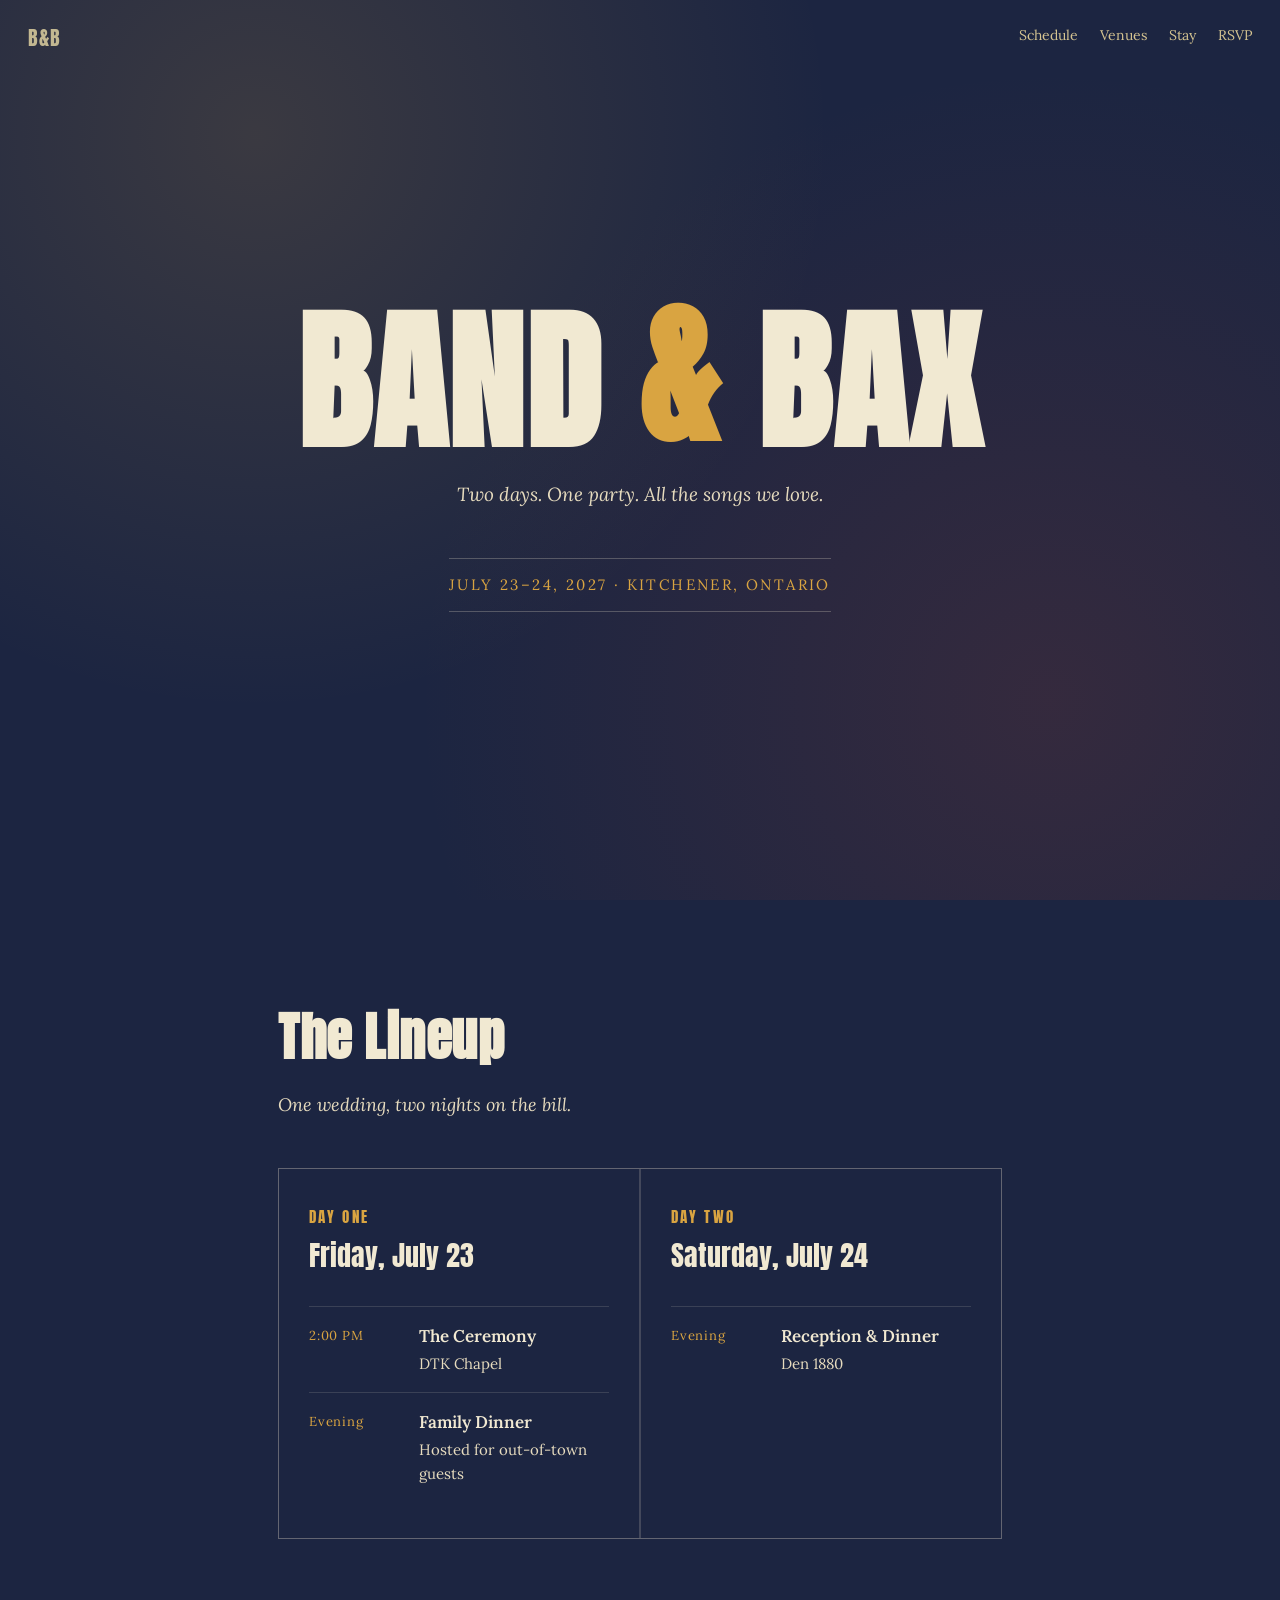
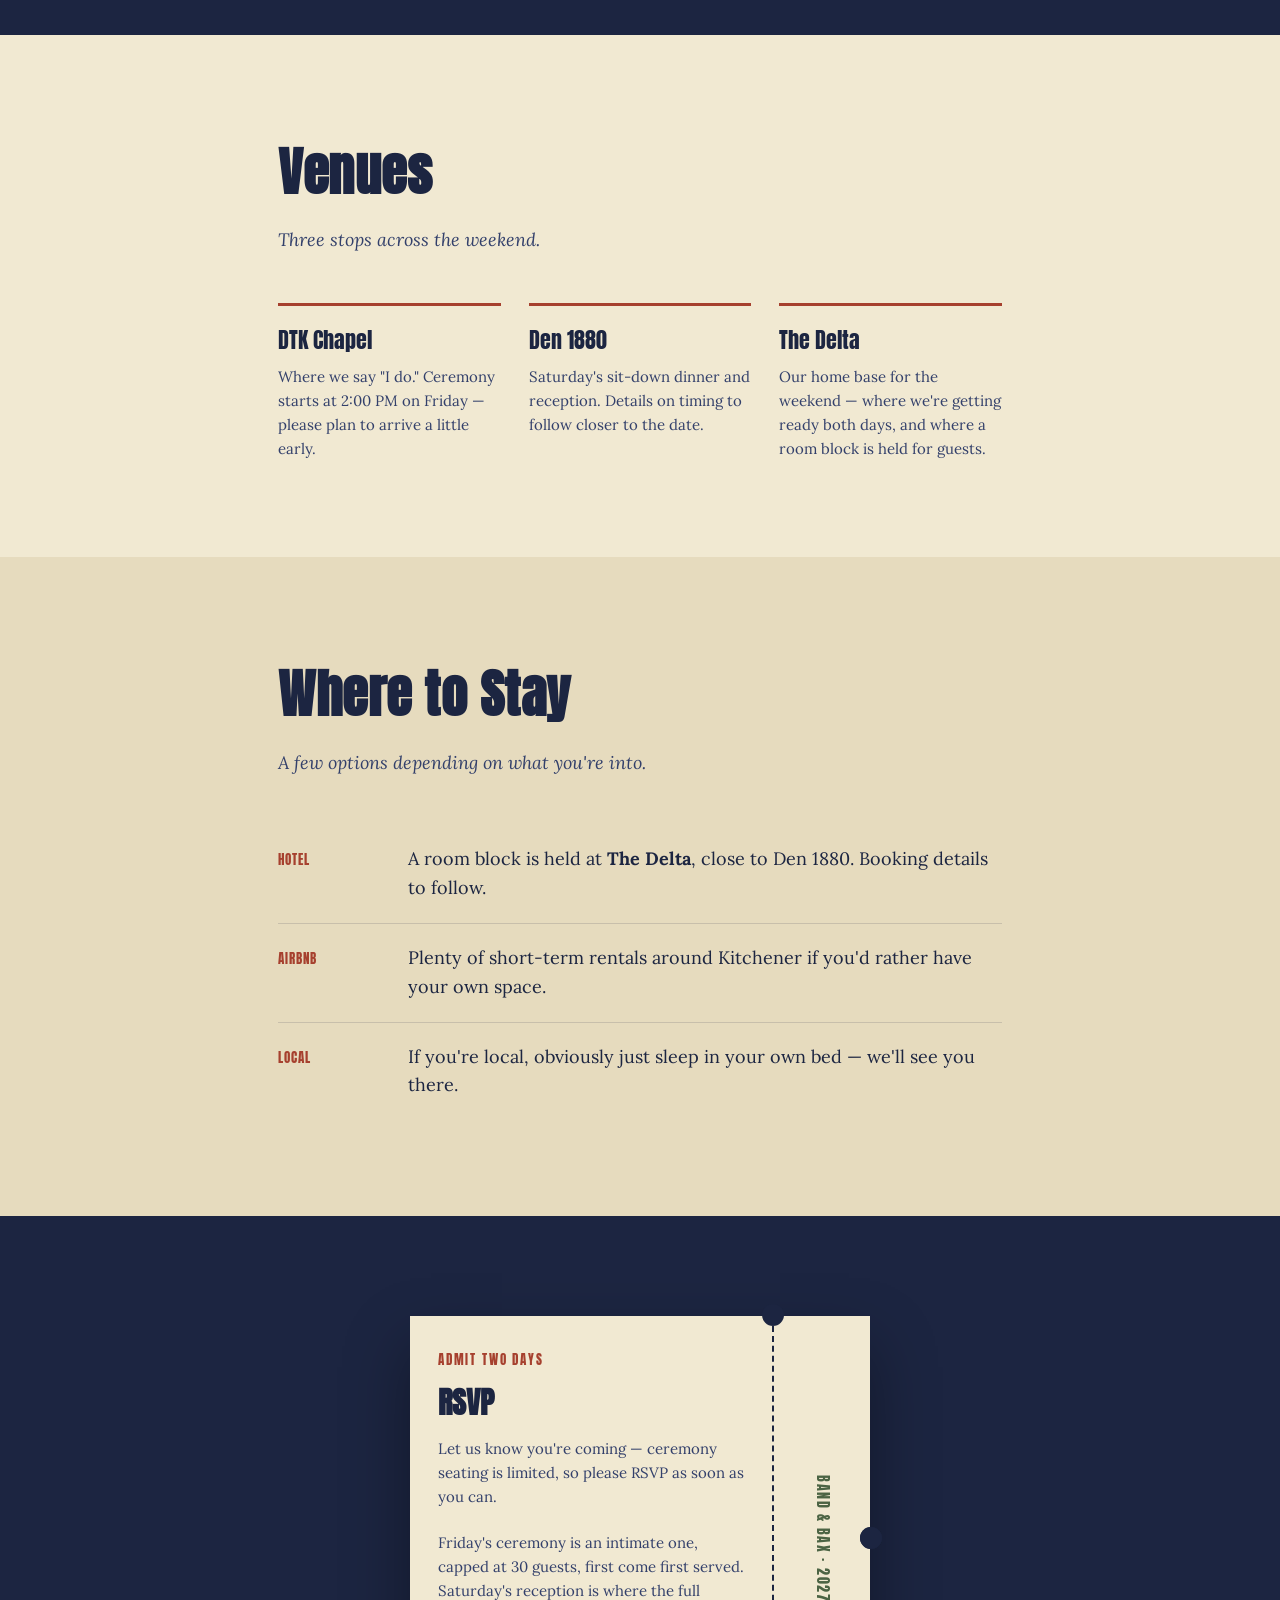
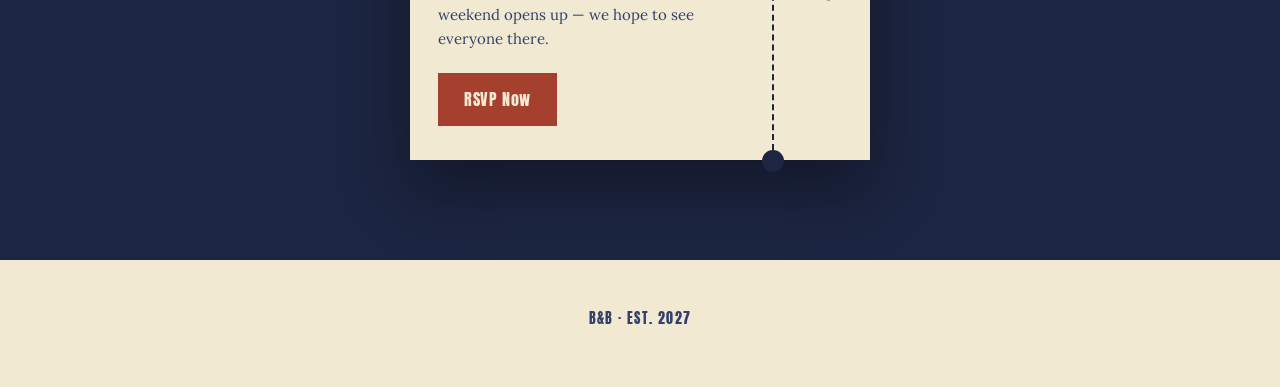
==== index.html @ ca6b0bff "Add files via upload" ====
<!doctype html>
<html lang="en">
<head>
<meta charset="utf-8">
<meta name="viewport" content="width=device-width, initial-scale=1">
<title>Band &amp; Bax — July 23–24, 2027</title>
<meta name="description" content="Join Tracey Band and Mike Bax for a two-day, music-themed wedding weekend in Kitchener, Ontario. July 23–24, 2027.">
<link rel="preconnect" href="https://fonts.googleapis.com">
<link rel="preconnect" href="https://fonts.gstatic.com" crossorigin>
<link href="https://fonts.googleapis.com/css2?family=Anton&family=Lora:ital,wght@0,400;0,600;1,400&display=swap" rel="stylesheet">
<link rel="stylesheet" href="style.css">
</head>
<body>

<div class="mark">B&amp;B</div>
<nav class="jump">
  <a href="#lineup">Schedule</a>
  <a href="#venues">Venues</a>
  <a href="#stay">Stay</a>
  <a href="#rsvp">RSVP</a>
</nav>

<header class="hero">
  <h1 class="hero-names">BAND <span class="hero-amp">&amp;</span> BAX</h1>
  <p class="hero-tag">Two days. One party. All the songs we love.</p>
  <p class="hero-dates">July 23–24, 2027 · Kitchener, Ontario</p>
</header>

<section class="lineup" id="lineup">
  <div class="wrap">
    <h2 class="section-head">The Lineup</h2>
    <p class="section-sub">One wedding, two nights on the bill.</p>

    <div class="bill-grid">
      <div class="bill-day">
        <div class="bill-day-label">DAY ONE</div>
        <div class="bill-day-date">Friday, July 23</div>

        <div class="bill-slot">
          <div class="bill-time">2:00 PM</div>
          <div class="bill-what">
            <strong>The Ceremony</strong>
            <span>DTK Chapel</span>
          </div>
        </div>
        <div class="bill-slot">
          <div class="bill-time">Evening</div>
          <div class="bill-what">
            <strong>Family Dinner</strong>
            <span>Hosted for out-of-town guests</span>
          </div>
        </div>
      </div>

      <div class="bill-day">
        <div class="bill-day-label">DAY TWO</div>
        <div class="bill-day-date">Saturday, July 24</div>

        <div class="bill-slot">
          <div class="bill-time">Evening</div>
          <div class="bill-what">
            <strong>Reception &amp; Dinner</strong>
            <span>Den 1880</span>
          </div>
        </div>
      </div>
    </div>
  </div>
</section>

<section id="venues">
  <div class="wrap">
    <h2 class="section-head">Venues</h2>
    <p class="section-sub">Three stops across the weekend.</p>

    <div class="venues-grid">
      <div class="venue-card">
        <h3>DTK Chapel</h3>
        <p>Where we say "I do." Ceremony starts at 2:00 PM on Friday — please plan to arrive a little early.</p>
      </div>
      <div class="venue-card">
        <h3>Den 1880</h3>
        <p>Saturday's sit-down dinner and reception. Details on timing to follow closer to the date.</p>
      </div>
      <div class="venue-card">
        <h3>The Delta</h3>
        <p>Our home base for the weekend — where we're getting ready both days, and where a room block is held for guests.</p>
      </div>
    </div>
  </div>
</section>

<section class="stay" id="stay">
  <div class="wrap">
    <h2 class="section-head">Where to Stay</h2>
    <p class="section-sub">A few options depending on what you're into.</p>

    <ul class="stay-list">
      <li>
        <div class="stay-tag">HOTEL</div>
        <div>A room block is held at <strong>The Delta</strong>, close to Den 1880. Booking details to follow.</div>
      </li>
      <li>
        <div class="stay-tag">AIRBNB</div>
        <div>Plenty of short-term rentals around Kitchener if you'd rather have your own space.</div>
      </li>
      <li>
        <div class="stay-tag">LOCAL</div>
        <div>If you're local, obviously just sleep in your own bed — we'll see you there.</div>
      </li>
    </ul>
  </div>
</section>

<section class="rsvp" id="rsvp">
  <div class="ticket">
    <div class="ticket-main">
      <div class="ticket-eyebrow">ADMIT TWO DAYS</div>
      <h2 class="ticket-title">RSVP</h2>
      <p class="ticket-note">Let us know you're coming — ceremony seating is limited, so please RSVP as soon as you can.</p>
      <p class="ticket-note">Friday's ceremony is an intimate one, capped at 30 guests, first come first served. Saturday's reception is where the full weekend opens up — we hope to see everyone there.</p>
      <a class="ticket-btn" href="#" target="_blank" rel="noopener">RSVP Now</a>
    </div>
    <div class="ticket-stub"><span>BAND &amp; BAX · 2027</span></div>
  </div>
</section>

<footer>B&amp;B · EST. 2027</footer>

</body>
</html>
---- style.css ----
/* ==========================================================================
   Band & Bax — a two-day music-themed wedding festival
   Design: festival-poster system. Night indigo + warm paper, gold + rust
   accents, condensed display type over a warm serif body.
   ========================================================================== */

:root {
  --ink: #1C2541;
  --paper: #F1E9D2;
  --paper-dim: #E6DBBE;
  --gold: #D9A441;
  --rust: #A6402E;
  --forest: #4C6444;
  --ink-soft: #33406b;

  --display: 'Anton', 'Arial Narrow', sans-serif;
  --body: 'Lora', Georgia, serif;

  --max: 780px;
}

* { box-sizing: border-box; }

html {
  scroll-behavior: smooth;
}

body {
  margin: 0;
  background: var(--paper);
  color: var(--ink);
  font-family: var(--body);
  font-size: 18px;
  line-height: 1.6;
  -webkit-font-smoothing: antialiased;
}

img { max-width: 100%; display: block; }

a { color: inherit; }

.wrap {
  max-width: var(--max);
  margin: 0 auto;
  padding: 0 28px;
}

/* ---------- Top mark ---------- */

.mark {
  position: fixed;
  top: 22px;
  left: 28px;
  font-family: var(--display);
  font-size: 20px;
  letter-spacing: 0.04em;
  color: var(--paper);
  z-index: 20;
  mix-blend-mode: difference;
}

nav.jump {
  position: fixed;
  top: 24px;
  right: 28px;
  z-index: 20;
  display: flex;
  gap: 22px;
  font-family: var(--body);
  font-size: 14px;
  mix-blend-mode: difference;
}

nav.jump a {
  color: var(--paper);
  text-decoration: none;
  border-bottom: 1px solid transparent;
  padding-bottom: 2px;
  transition: border-color 0.2s ease;
}

nav.jump a:hover { border-color: var(--paper); }

@media (max-width: 640px) {
  nav.jump { display: none; }
}

/* ---------- Hero ---------- */

.hero {
  min-height: 100vh;
  background: var(--ink);
  color: var(--paper);
  display: flex;
  flex-direction: column;
  align-items: center;
  justify-content: center;
  text-align: center;
  padding: 120px 24px 80px;
  position: relative;
  overflow: hidden;
}

.hero::before {
  content: "";
  position: absolute;
  inset: 0;
  background:
    radial-gradient(circle at 20% 15%, rgba(217,164,65,0.16), transparent 45%),
    radial-gradient(circle at 82% 78%, rgba(166,64,46,0.18), transparent 50%);
  pointer-events: none;
}

.hero-names {
  font-family: var(--display);
  font-size: clamp(64px, 15vw, 152px);
  line-height: 0.92;
  letter-spacing: 0.01em;
  color: var(--paper);
  margin: 0;
  position: relative;
}

.hero-amp {
  color: var(--gold);
  display: inline-block;
  transform: translateY(-0.04em);
}

.hero-tag {
  font-family: var(--body);
  font-style: italic;
  font-size: 19px;
  color: var(--paper-dim);
  margin: 26px 0 34px;
  max-width: 420px;
  position: relative;
}

.hero-dates {
  font-family: var(--body);
  font-size: 15px;
  letter-spacing: 0.16em;
  text-transform: uppercase;
  color: var(--gold);
  border-top: 1px solid rgba(241,233,212,0.25);
  border-bottom: 1px solid rgba(241,233,212,0.25);
  padding: 14px 0;
  position: relative;
}

/* ---------- Section shell ---------- */

section {
  padding: 96px 0;
}

.section-head {
  font-family: var(--display);
  font-size: clamp(34px, 6vw, 52px);
  letter-spacing: 0.01em;
  margin: 0 0 12px;
  color: var(--ink);
}

.section-sub {
  font-style: italic;
  color: var(--ink-soft);
  margin: 0 0 48px;
  max-width: 480px;
}

/* ---------- Lineup (schedule) ---------- */

.lineup {
  background: var(--ink);
  color: var(--paper);
}

.lineup .section-head,
.lineup .section-sub { color: var(--paper); }
.lineup .section-sub { color: var(--paper-dim); }

.bill-grid {
  display: grid;
  grid-template-columns: 1fr 1fr;
  gap: 2px;
  background: rgba(241,233,212,0.18);
  border: 1px solid rgba(241,233,212,0.18);
}

@media (max-width: 640px) {
  .bill-grid { grid-template-columns: 1fr; }
}

.bill-day {
  background: var(--ink);
  padding: 36px 30px;
}

.bill-day-label {
  font-family: var(--display);
  font-size: 15px;
  letter-spacing: 0.14em;
  color: var(--gold);
  margin-bottom: 4px;
}

.bill-day-date {
  font-family: var(--display);
  font-size: 28px;
  margin-bottom: 28px;
}

.bill-slot {
  display: flex;
  gap: 18px;
  padding: 16px 0;
  border-top: 1px solid rgba(241,233,212,0.14);
}

.bill-slot:first-of-type { border-top: none; }

.bill-time {
  font-family: var(--body);
  font-size: 13px;
  letter-spacing: 0.06em;
  color: var(--gold);
  white-space: nowrap;
  padding-top: 3px;
  min-width: 92px;
}

.bill-what strong {
  display: block;
  font-family: var(--body);
  font-weight: 600;
  font-size: 17px;
}

.bill-what span {
  display: block;
  font-size: 15px;
  color: var(--paper-dim);
  margin-top: 2px;
}

/* ---------- Venues ---------- */

.venues-grid {
  display: grid;
  grid-template-columns: repeat(3, 1fr);
  gap: 28px;
}

@media (max-width: 720px) {
  .venues-grid { grid-template-columns: 1fr; }
}

.venue-card {
  border-top: 3px solid var(--rust);
  padding-top: 16px;
}

.venue-card h3 {
  font-family: var(--display);
  font-size: 22px;
  font-weight: normal;
  margin: 0 0 8px;
}

.venue-card p {
  font-size: 15px;
  color: var(--ink-soft);
  margin: 0;
}

/* ---------- Stay ---------- */

.stay {
  background: var(--paper-dim);
}

.stay-list {
  list-style: none;
  margin: 0;
  padding: 0;
}

.stay-list li {
  padding: 20px 0;
  border-bottom: 1px solid rgba(28,37,65,0.15);
  display: flex;
  gap: 20px;
  align-items: baseline;
}

.stay-list li:last-child { border-bottom: none; }

.stay-tag {
  font-family: var(--display);
  font-size: 13px;
  letter-spacing: 0.08em;
  color: var(--rust);
  min-width: 110px;
}

/* ---------- RSVP ticket ---------- */

.rsvp {
  display: flex;
  justify-content: center;
  padding: 100px 24px;
  background: var(--ink);
}

.ticket {
  background: var(--paper);
  color: var(--ink);
  width: 100%;
  max-width: 460px;
  display: flex;
  position: relative;
  box-shadow: 0 30px 60px rgba(0,0,0,0.35);
}

.ticket-main {
  flex: 1;
  padding: 34px 28px;
  border-right: 2px dashed var(--ink);
  position: relative;
}

.ticket-main::after,
.ticket-stub::after,
.ticket-main::before,
.ticket-stub::before {
  content: "";
  position: absolute;
  width: 22px;
  height: 22px;
  background: var(--ink);
  border-radius: 50%;
  right: -12px;
}
.ticket-main::after { top: -12px; }
.ticket-main::before { bottom: -12px; }

.ticket-eyebrow {
  font-family: var(--display);
  font-size: 13px;
  letter-spacing: 0.14em;
  color: var(--rust);
  margin-bottom: 8px;
}

.ticket-title {
  font-family: var(--display);
  font-size: 30px;
  margin: 0 0 10px;
}

.ticket-note {
  font-size: 15px;
  color: var(--ink-soft);
  margin: 0 0 22px;
}

.ticket-btn {
  display: inline-block;
  background: var(--rust);
  color: var(--paper);
  font-family: var(--display);
  font-size: 16px;
  letter-spacing: 0.04em;
  text-decoration: none;
  padding: 14px 26px;
  transition: transform 0.15s ease;
}

.ticket-btn:hover { transform: translateY(-2px); }

.ticket-stub {
  width: 96px;
  display: flex;
  align-items: center;
  justify-content: center;
  position: relative;
}

.ticket-stub span {
  writing-mode: vertical-rl;
  font-family: var(--display);
  font-size: 14px;
  letter-spacing: 0.12em;
  color: var(--forest);
}

/* ---------- Footer ---------- */

footer {
  text-align: center;
  padding: 48px 24px 56px;
  font-family: var(--display);
  font-size: 14px;
  letter-spacing: 0.1em;
  color: var(--ink-soft);
}
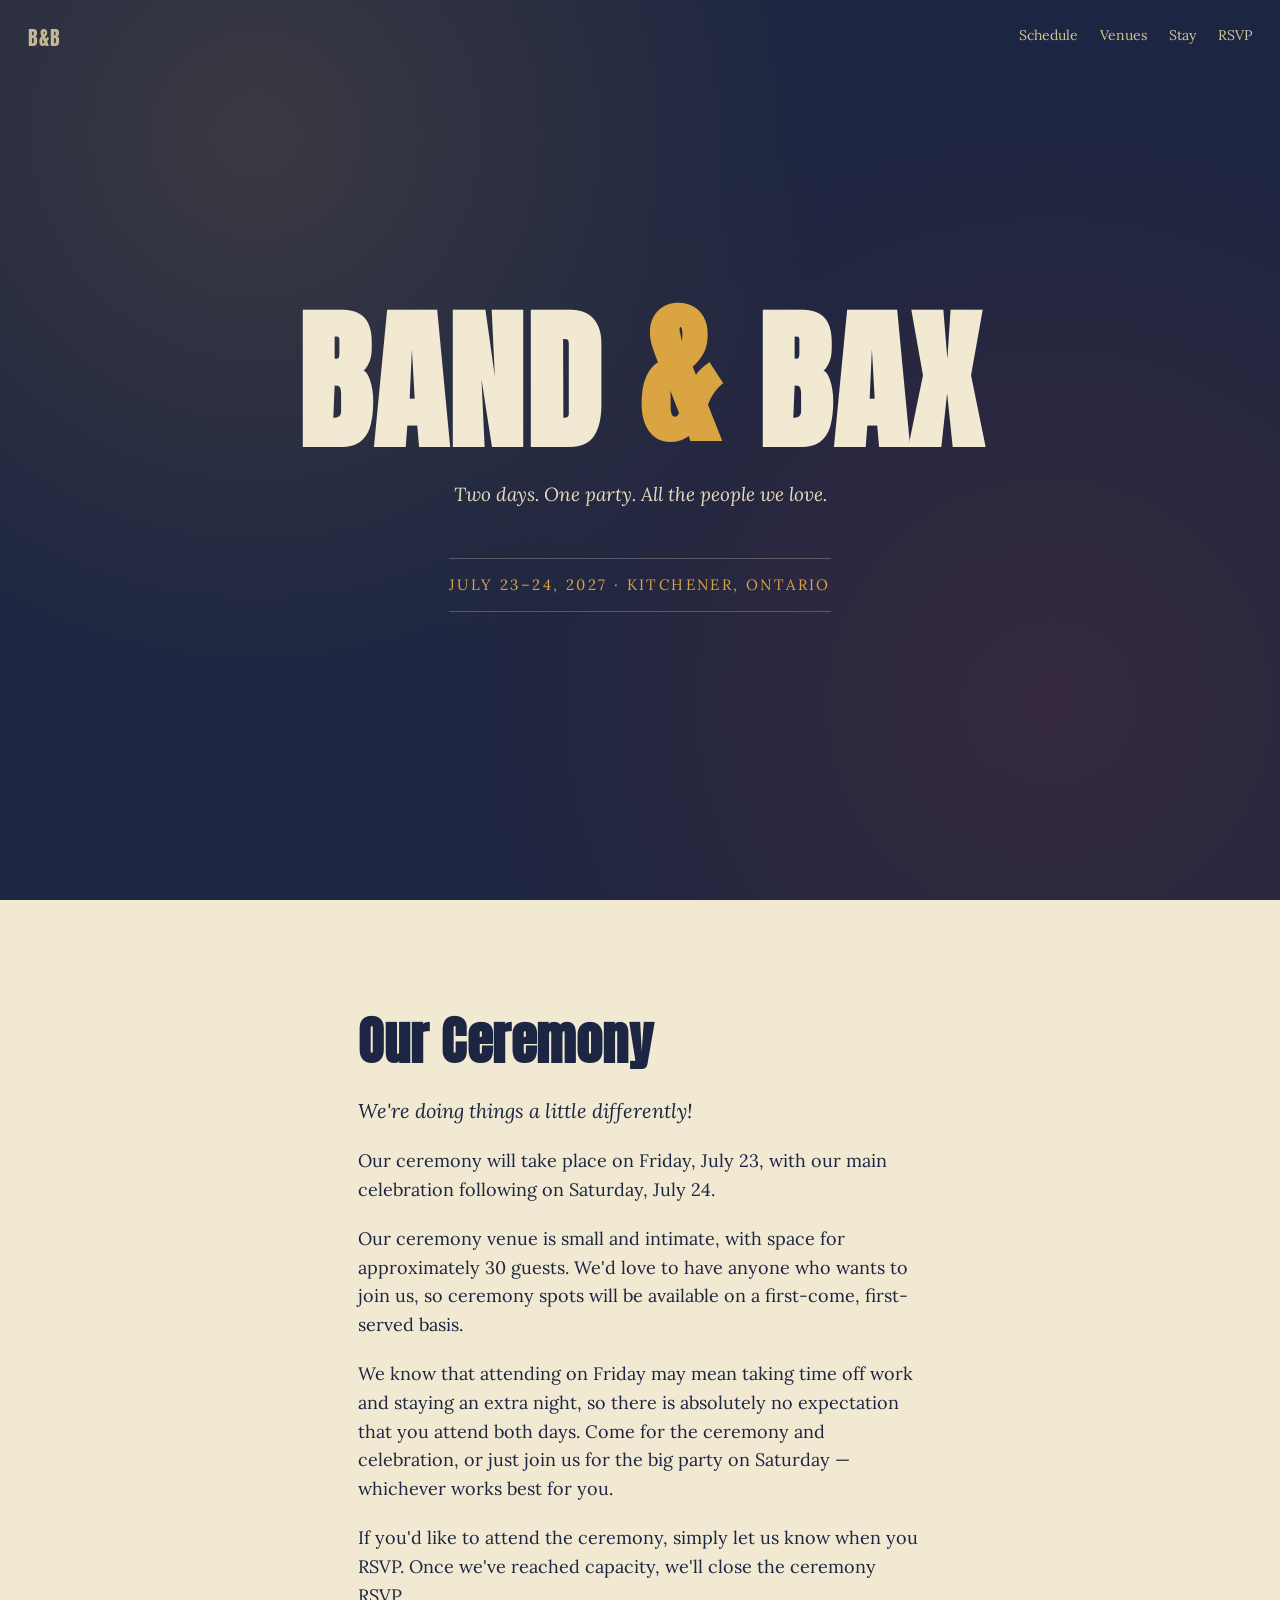
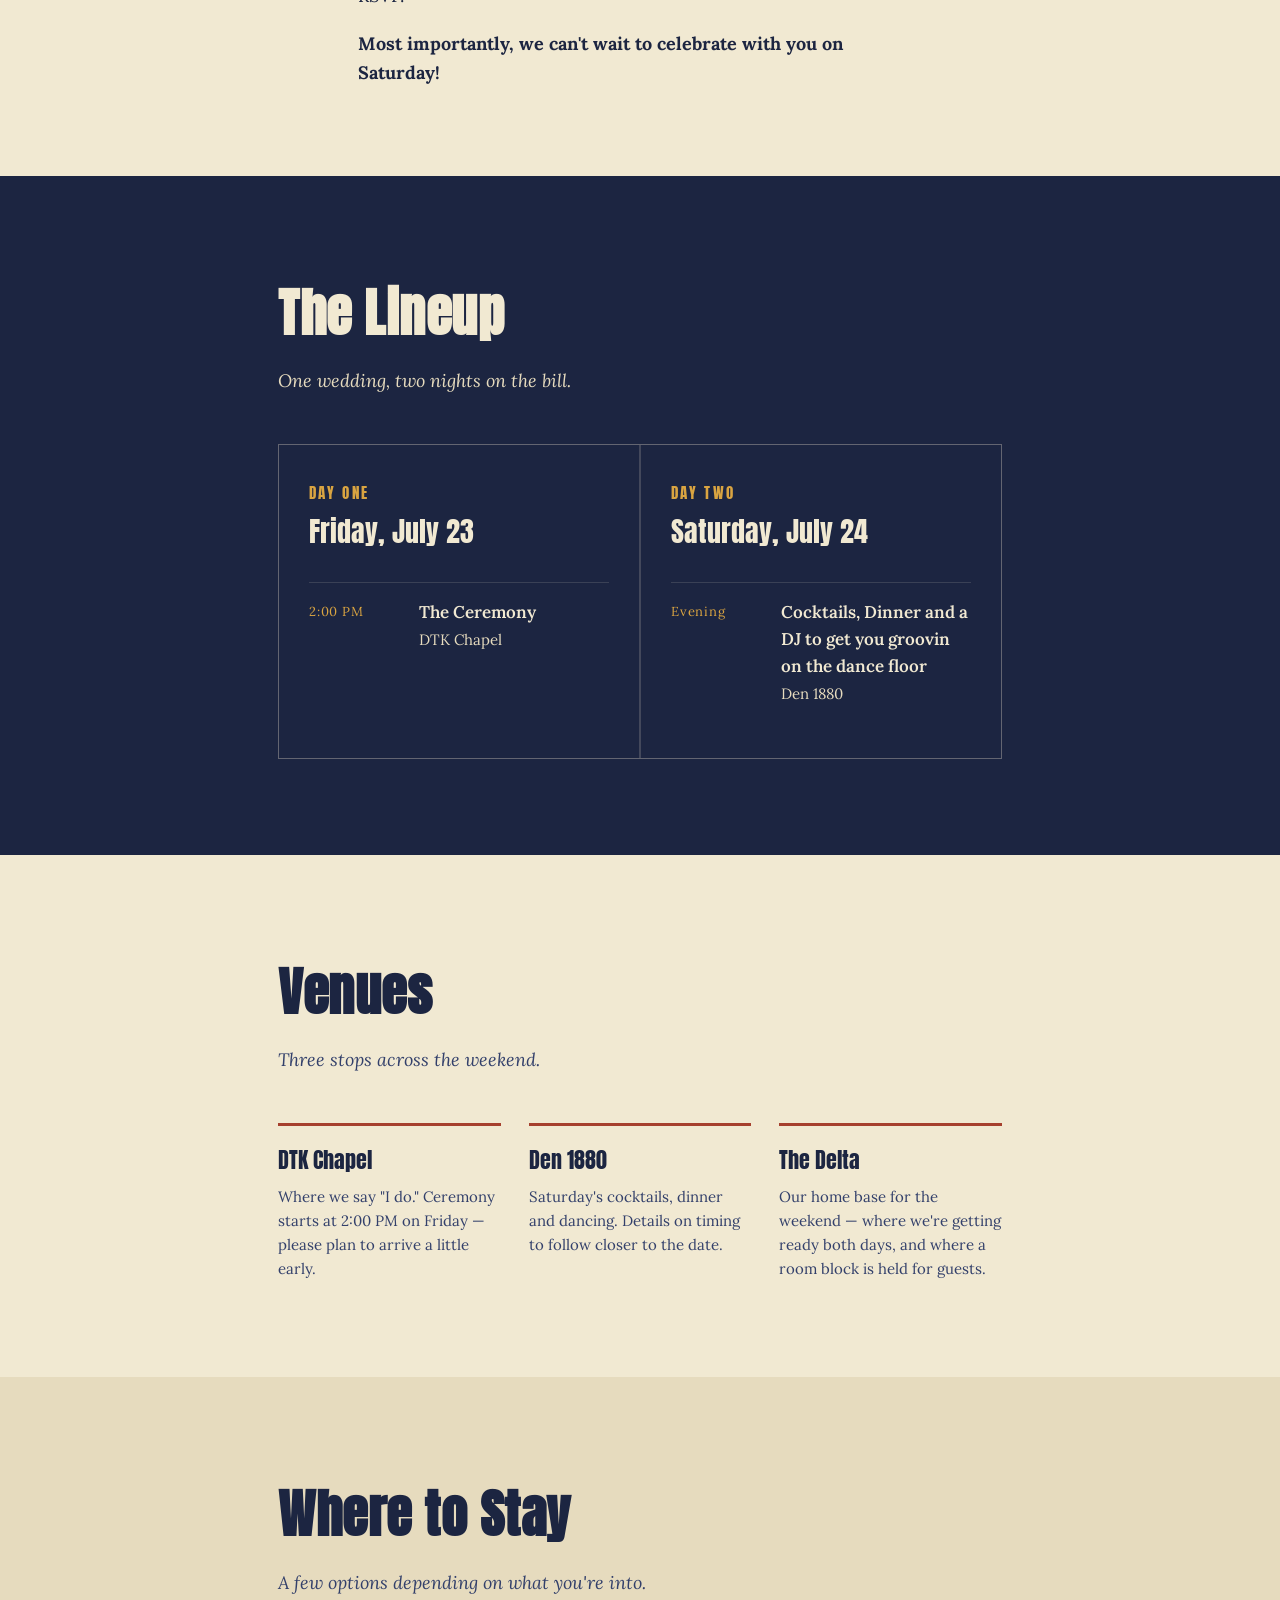
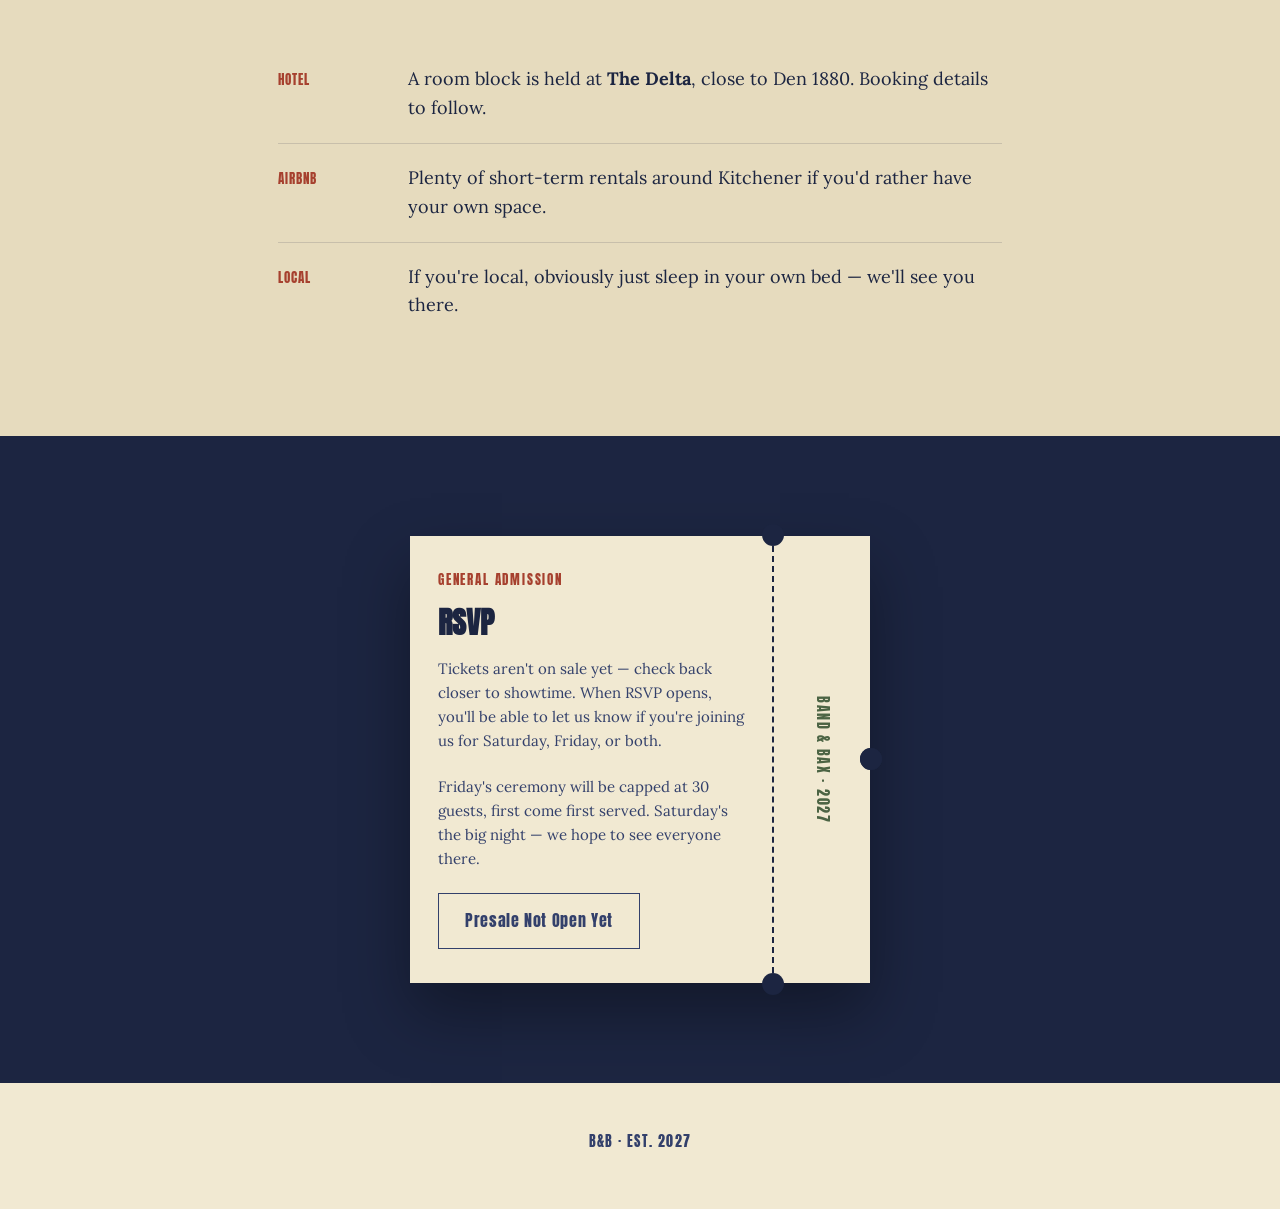
==== commit 7f53e391: "Add files via upload" ====
--- a/index.html
+++ b/index.html
@@ -22,9 +22,21 @@
 
 <header class="hero">
   <h1 class="hero-names">BAND <span class="hero-amp">&amp;</span> BAX</h1>
-  <p class="hero-tag">Two days. One party. All the songs we love.</p>
+  <p class="hero-tag">Two days. One party. All the people we love.</p>
   <p class="hero-dates">July 23–24, 2027 · Kitchener, Ontario</p>
 </header>
+
+<section class="intro">
+  <div class="wrap wrap-narrow">
+    <h2 class="section-head">Our Ceremony</h2>
+    <p class="intro-lede">We're doing things a little differently!</p>
+    <p>Our ceremony will take place on Friday, July 23, with our main celebration following on Saturday, July 24.</p>
+    <p>Our ceremony venue is small and intimate, with space for approximately 30 guests. We'd love to have anyone who wants to join us, so ceremony spots will be available on a first-come, first-served basis.</p>
+    <p>We know that attending on Friday may mean taking time off work and staying an extra night, so there is absolutely no expectation that you attend both days. Come for the ceremony and celebration, or just join us for the big party on Saturday — whichever works best for you.</p>
+    <p>If you'd like to attend the ceremony, simply let us know when you RSVP. Once we've reached capacity, we'll close the ceremony RSVP.</p>
+    <p><strong>Most importantly, we can't wait to celebrate with you on Saturday!</strong></p>
+  </div>
+</section>
 
 <section class="lineup" id="lineup">
   <div class="wrap">
@@ -43,13 +55,6 @@
             <span>DTK Chapel</span>
           </div>
         </div>
-        <div class="bill-slot">
-          <div class="bill-time">Evening</div>
-          <div class="bill-what">
-            <strong>Family Dinner</strong>
-            <span>Hosted for out-of-town guests</span>
-          </div>
-        </div>
       </div>
 
       <div class="bill-day">
@@ -59,7 +64,7 @@
         <div class="bill-slot">
           <div class="bill-time">Evening</div>
           <div class="bill-what">
-            <strong>Reception &amp; Dinner</strong>
+            <strong>Cocktails, Dinner and a DJ to get you groovin on the dance floor</strong>
             <span>Den 1880</span>
           </div>
         </div>
@@ -80,7 +85,7 @@
       </div>
       <div class="venue-card">
         <h3>Den 1880</h3>
-        <p>Saturday's sit-down dinner and reception. Details on timing to follow closer to the date.</p>
+        <p>Saturday's cocktails, dinner and dancing. Details on timing to follow closer to the date.</p>
       </div>
       <div class="venue-card">
         <h3>The Delta</h3>
@@ -115,11 +120,11 @@
 <section class="rsvp" id="rsvp">
   <div class="ticket">
     <div class="ticket-main">
-      <div class="ticket-eyebrow">ADMIT TWO DAYS</div>
+      <div class="ticket-eyebrow">GENERAL ADMISSION</div>
       <h2 class="ticket-title">RSVP</h2>
-      <p class="ticket-note">Let us know you're coming — ceremony seating is limited, so please RSVP as soon as you can.</p>
-      <p class="ticket-note">Friday's ceremony is an intimate one, capped at 30 guests, first come first served. Saturday's reception is where the full weekend opens up — we hope to see everyone there.</p>
-      <a class="ticket-btn" href="#" target="_blank" rel="noopener">RSVP Now</a>
+      <p class="ticket-note">Tickets aren't on sale yet — check back closer to showtime. When RSVP opens, you'll be able to let us know if you're joining us for Saturday, Friday, or both.</p>
+      <p class="ticket-note">Friday's ceremony will be capped at 30 guests, first come first served. Saturday's the big night — we hope to see everyone there.</p>
+      <span class="ticket-btn ticket-btn-soon">Presale Not Open Yet</span>
     </div>
     <div class="ticket-stub"><span>BAND &amp; BAX · 2027</span></div>
   </div>
--- a/style.css
+++ b/style.css
@@ -244,6 +244,30 @@
   color: var(--paper-dim);
   margin-top: 2px;
 }
+
+/* ---------- Intro (Our Ceremony) ---------- */
+
+.intro {
+  padding: 100px 0 88px;
+}
+
+.wrap-narrow {
+  max-width: 620px;
+}
+
+.intro-lede {
+  font-style: italic;
+  font-size: 20px;
+  color: var(--rust);
+  margin: 0 0 22px;
+}
+
+.intro p {
+  margin: 0 0 20px;
+  color: var(--ink);
+}
+
+.intro p:last-child { margin-bottom: 0; }
 
 /* ---------- Venues ---------- */
 
@@ -380,6 +404,15 @@
 
 .ticket-btn:hover { transform: translateY(-2px); }
 
+.ticket-btn-soon {
+  background: transparent;
+  color: var(--ink-soft);
+  border: 1px solid var(--ink-soft);
+  cursor: default;
+}
+
+.ticket-btn-soon:hover { transform: none; }
+
 .ticket-stub {
   width: 96px;
   display: flex;
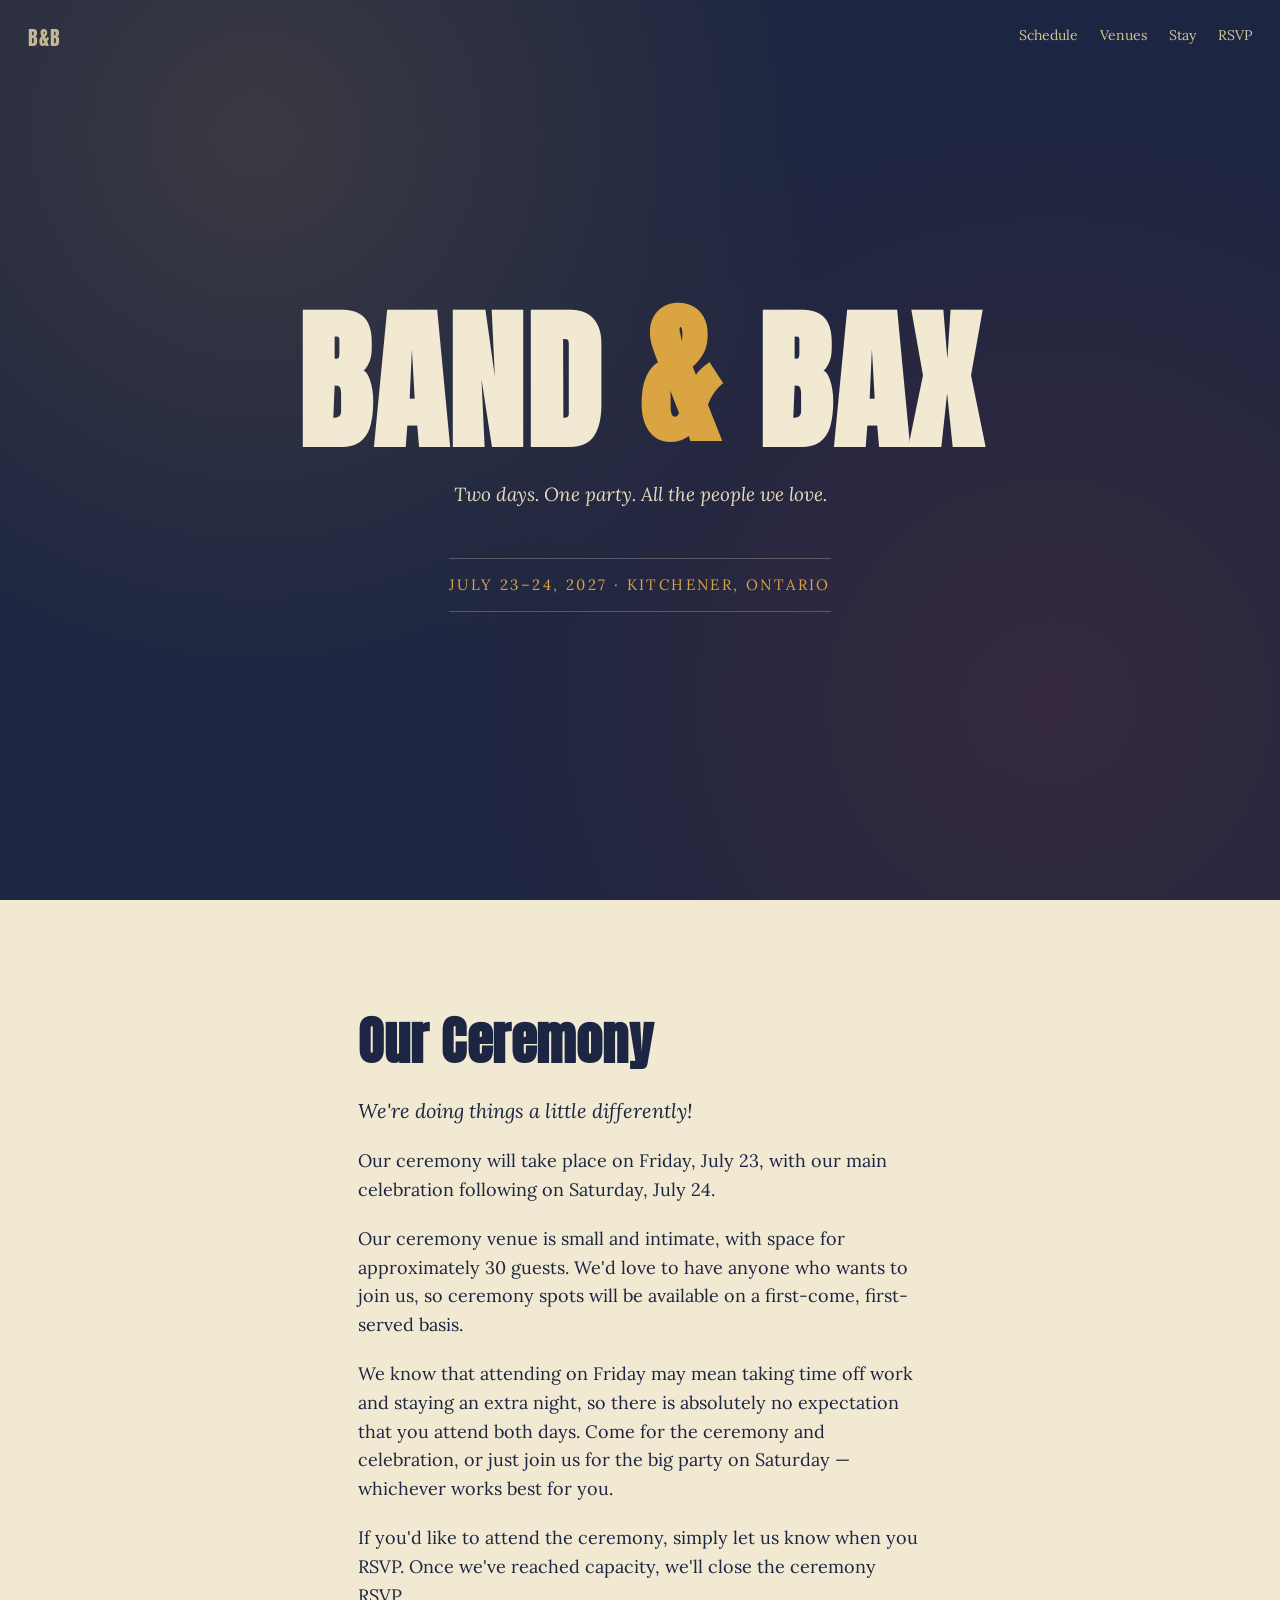
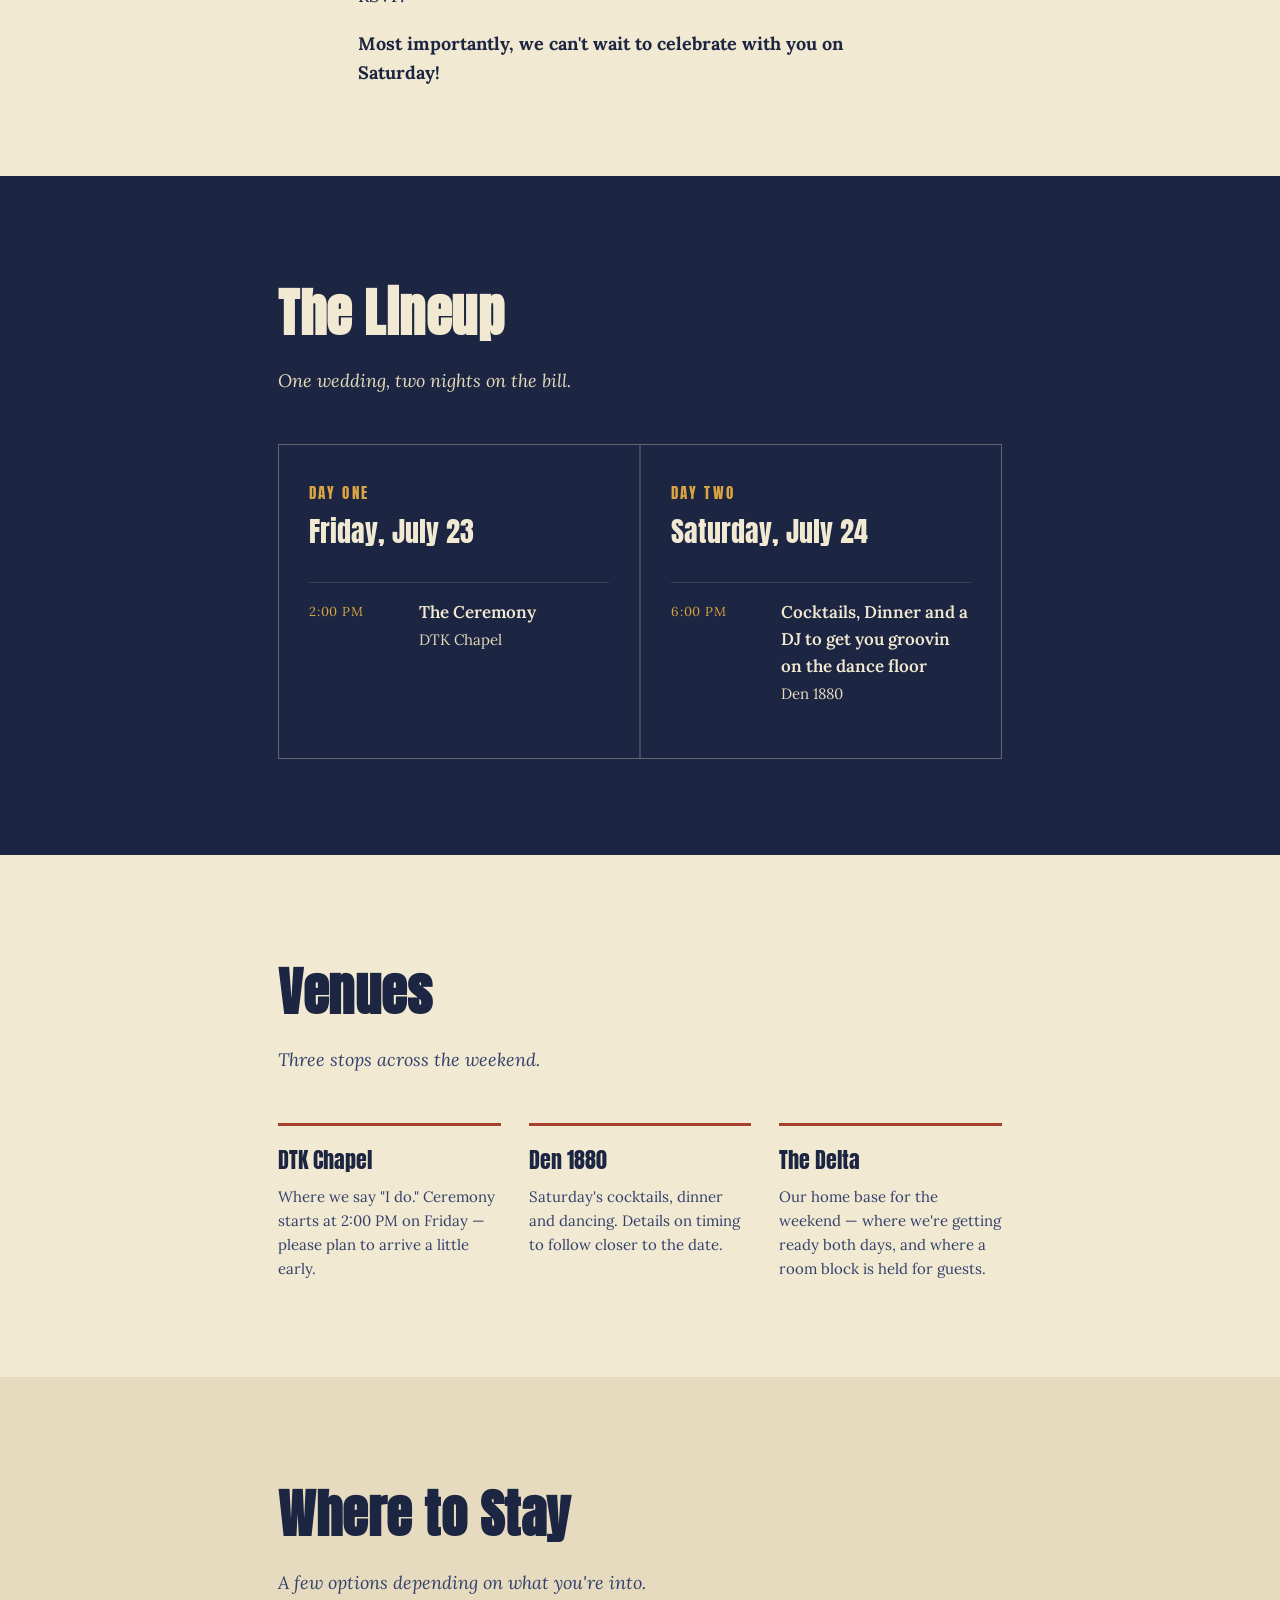
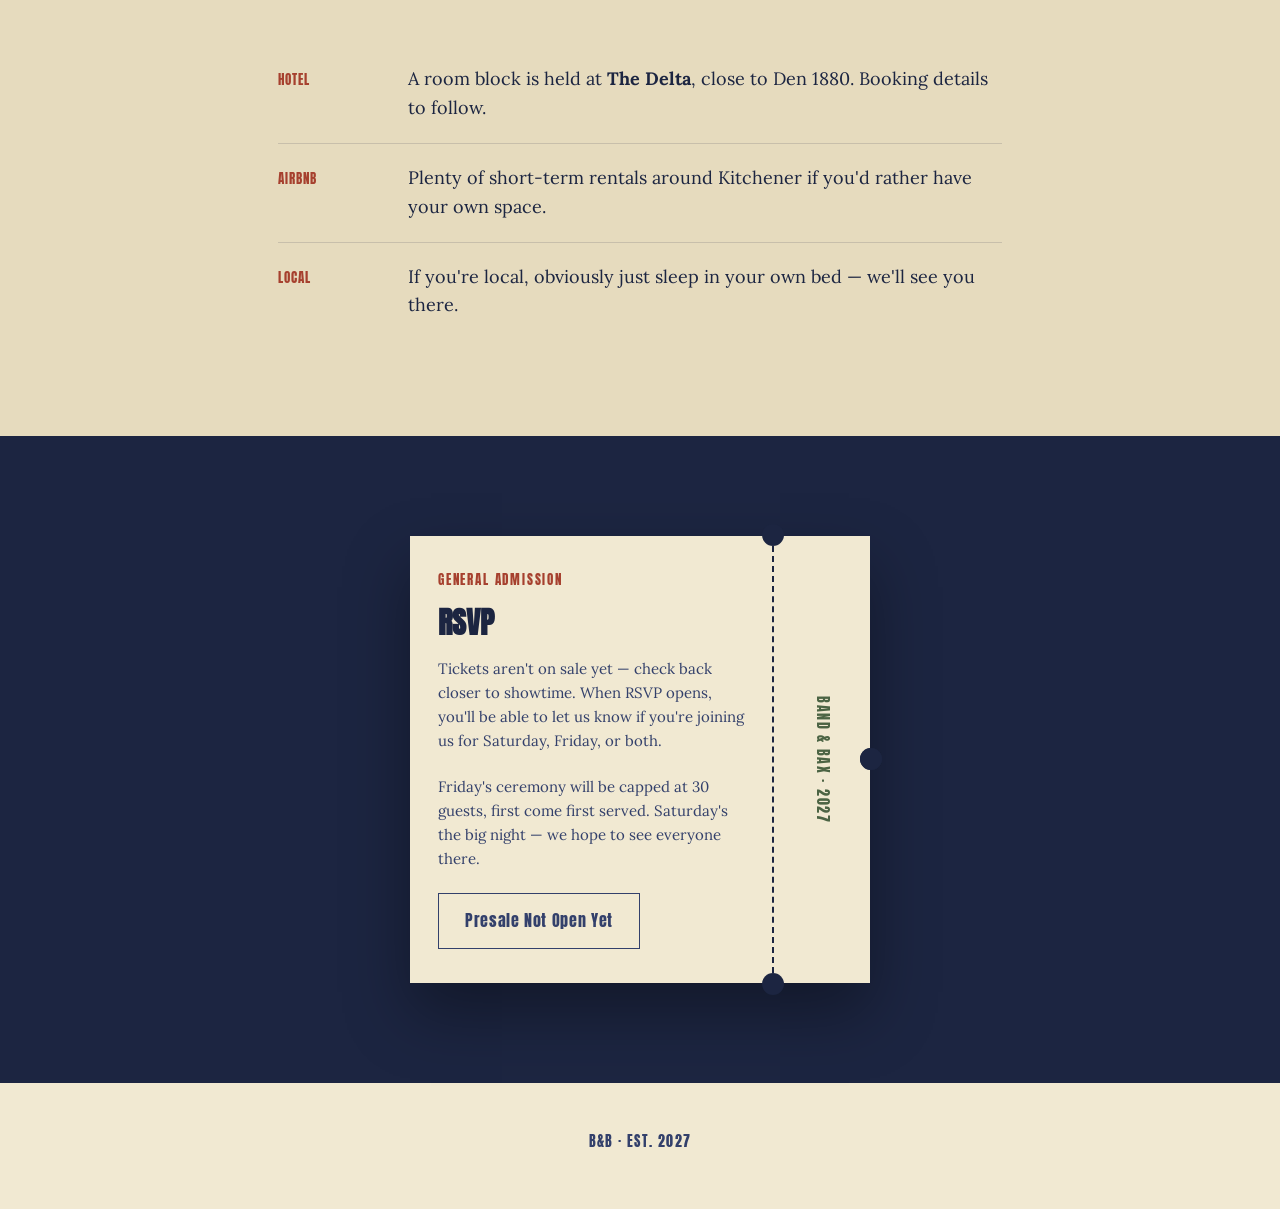
==== commit 4cc2658f: "Update bill time from 'Evening' to '6:00 PM'" ====
--- a/index.html
+++ b/index.html
@@ -62,7 +62,7 @@
         <div class="bill-day-date">Saturday, July 24</div>
 
         <div class="bill-slot">
-          <div class="bill-time">Evening</div>
+          <div class="bill-time">6:00 PM</div>
           <div class="bill-what">
             <strong>Cocktails, Dinner and a DJ to get you groovin on the dance floor</strong>
             <span>Den 1880</span>
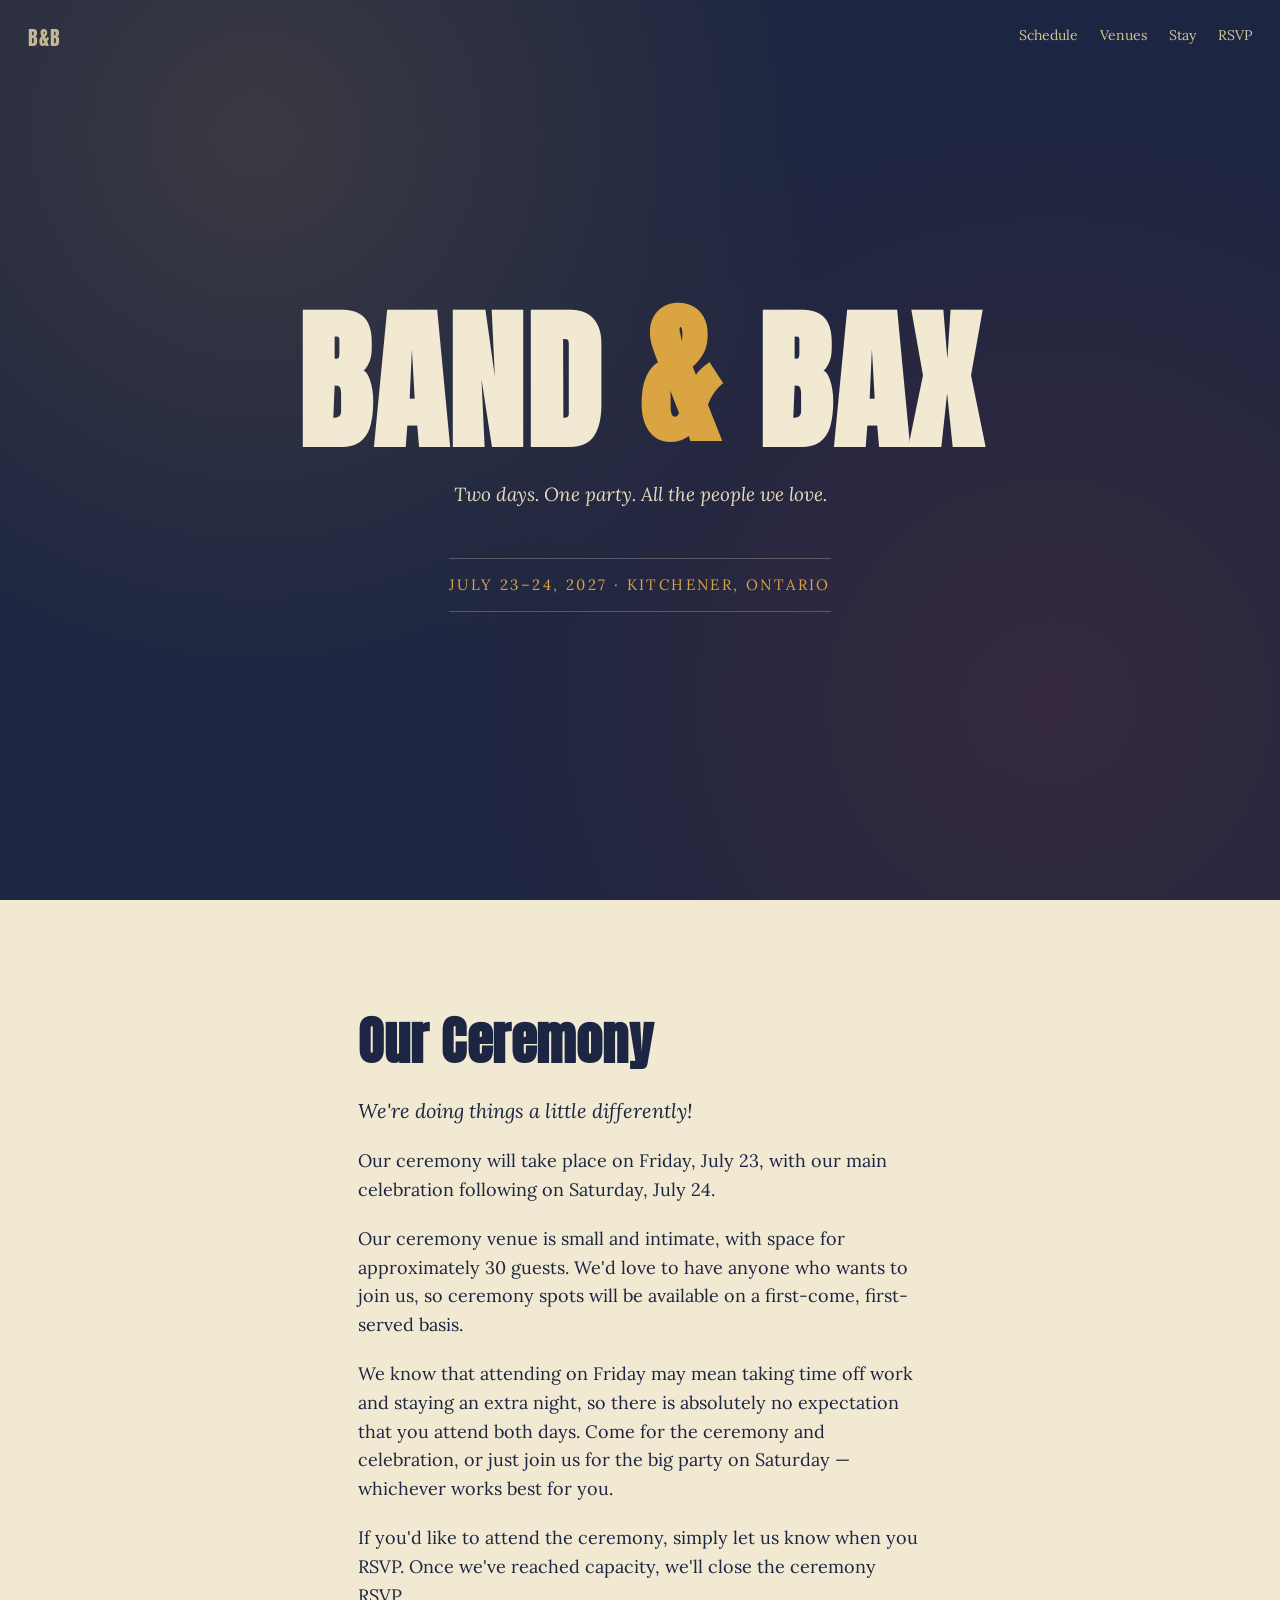
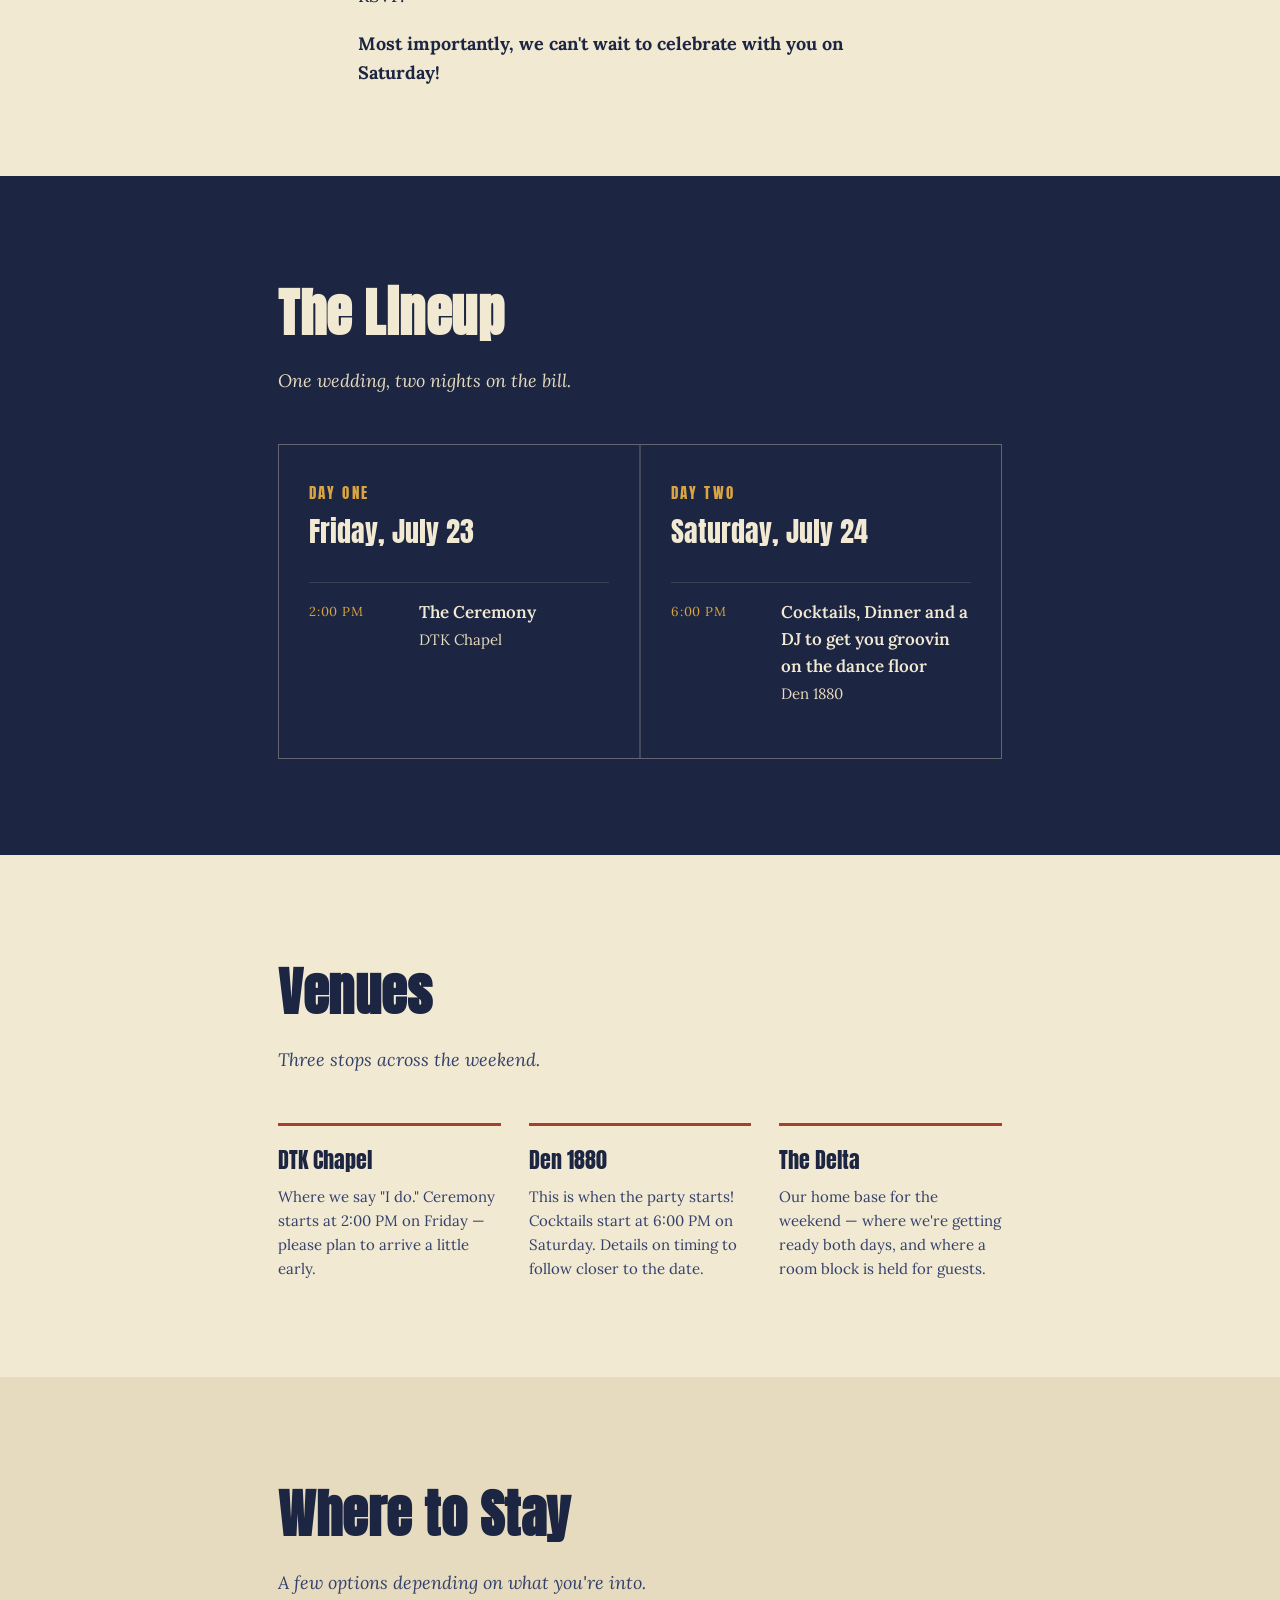
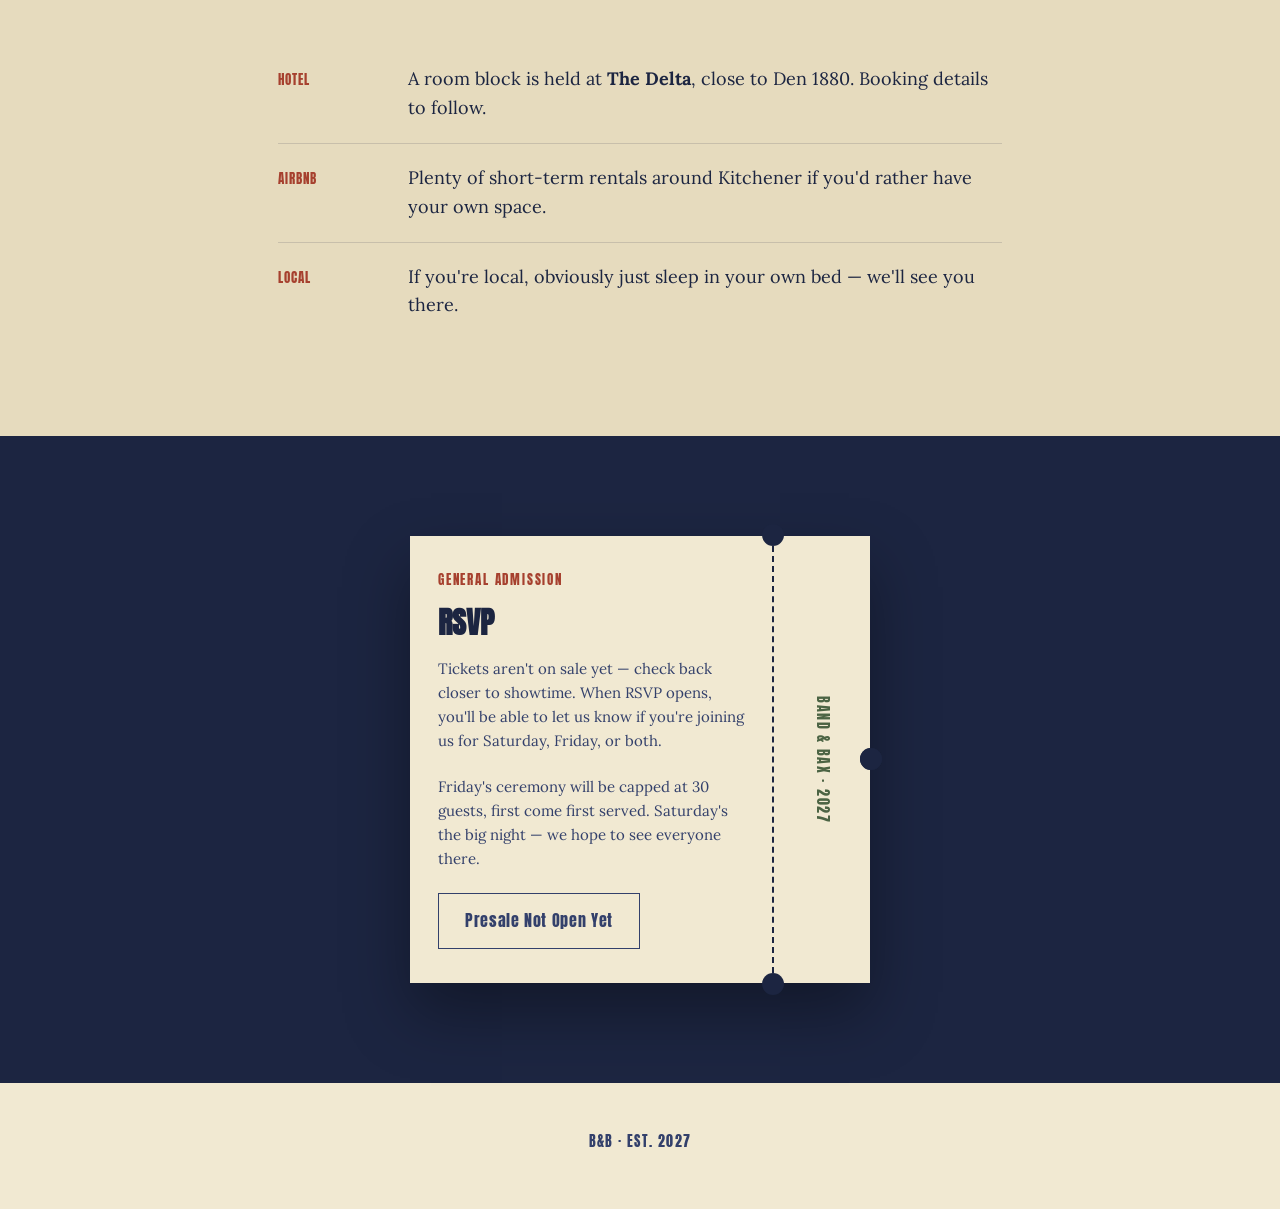
==== commit dab1deaa: "Update cocktail party details in index.html" ====
--- a/index.html
+++ b/index.html
@@ -85,7 +85,7 @@
       </div>
       <div class="venue-card">
         <h3>Den 1880</h3>
-        <p>Saturday's cocktails, dinner and dancing. Details on timing to follow closer to the date.</p>
+        <p>This is when the party starts! Cocktails start at 6:00 PM on Saturday. Details on timing to follow closer to the date.</p>
       </div>
       <div class="venue-card">
         <h3>The Delta</h3>
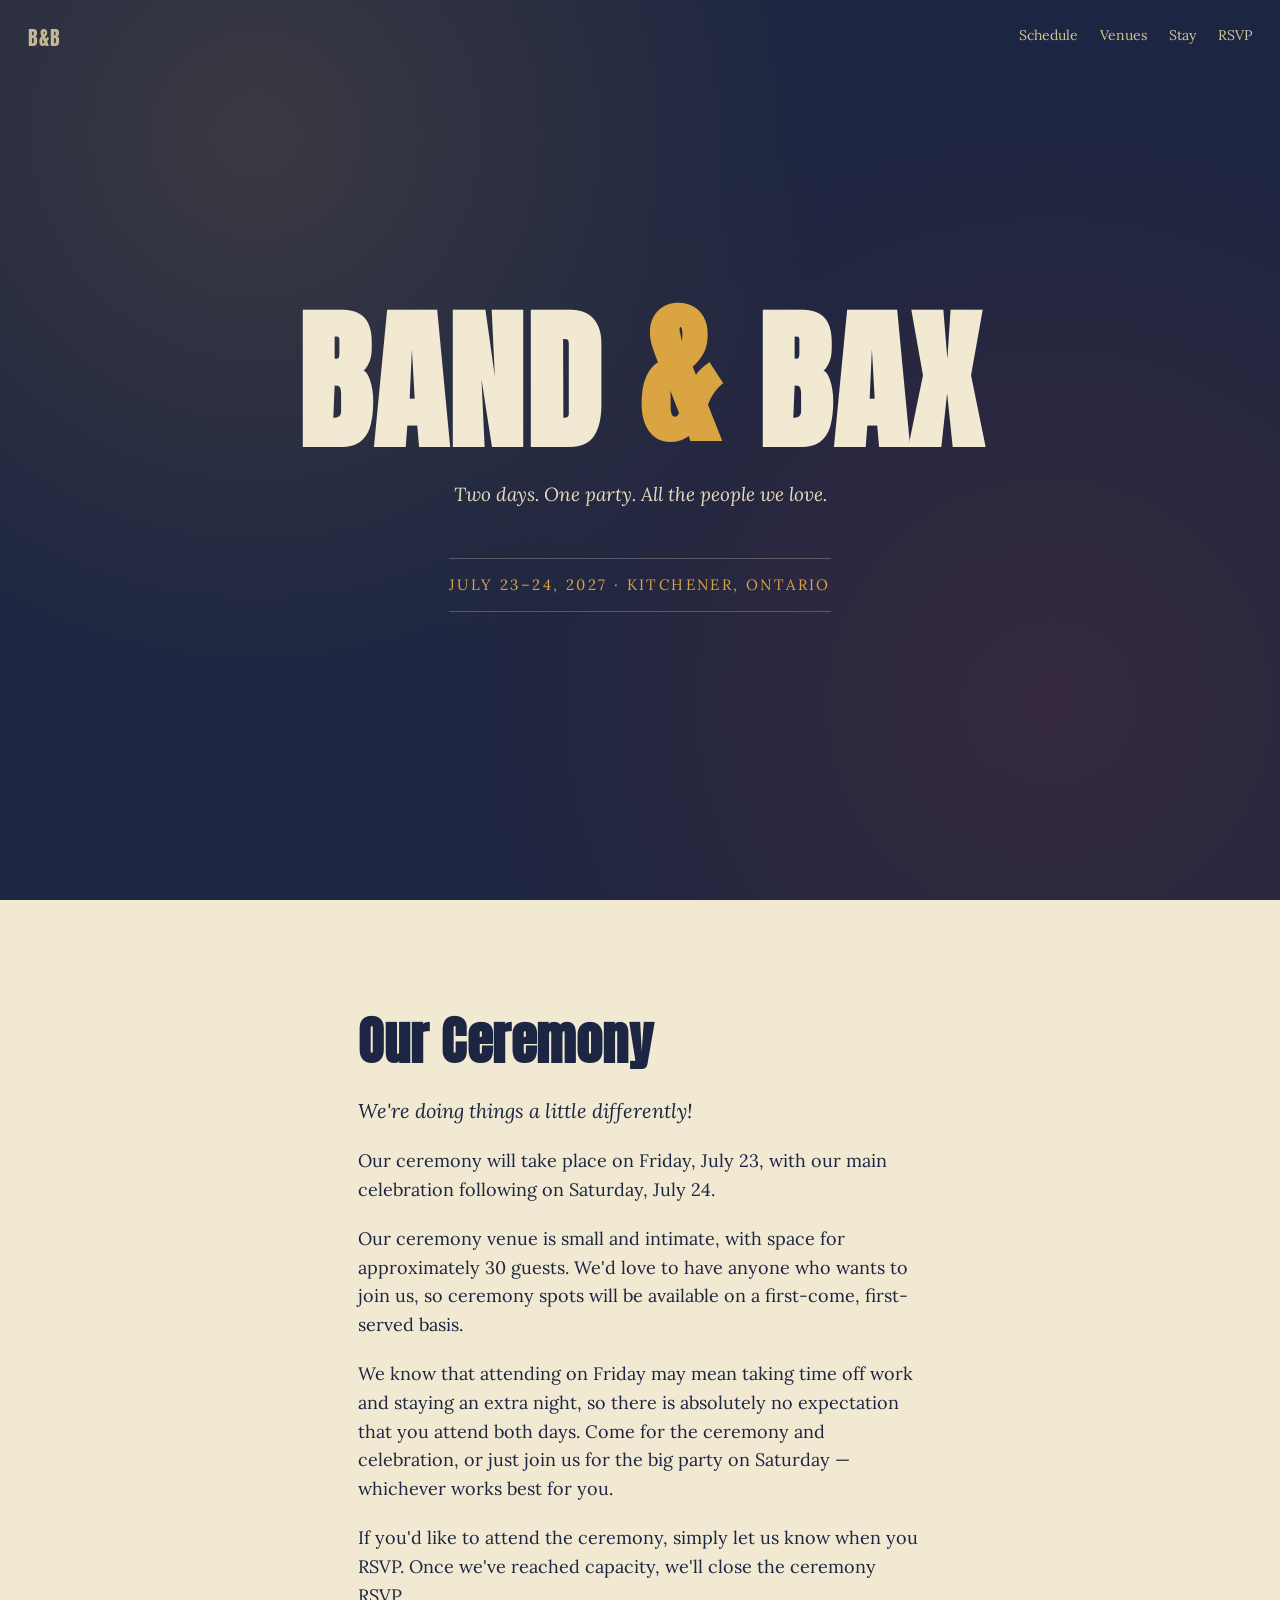
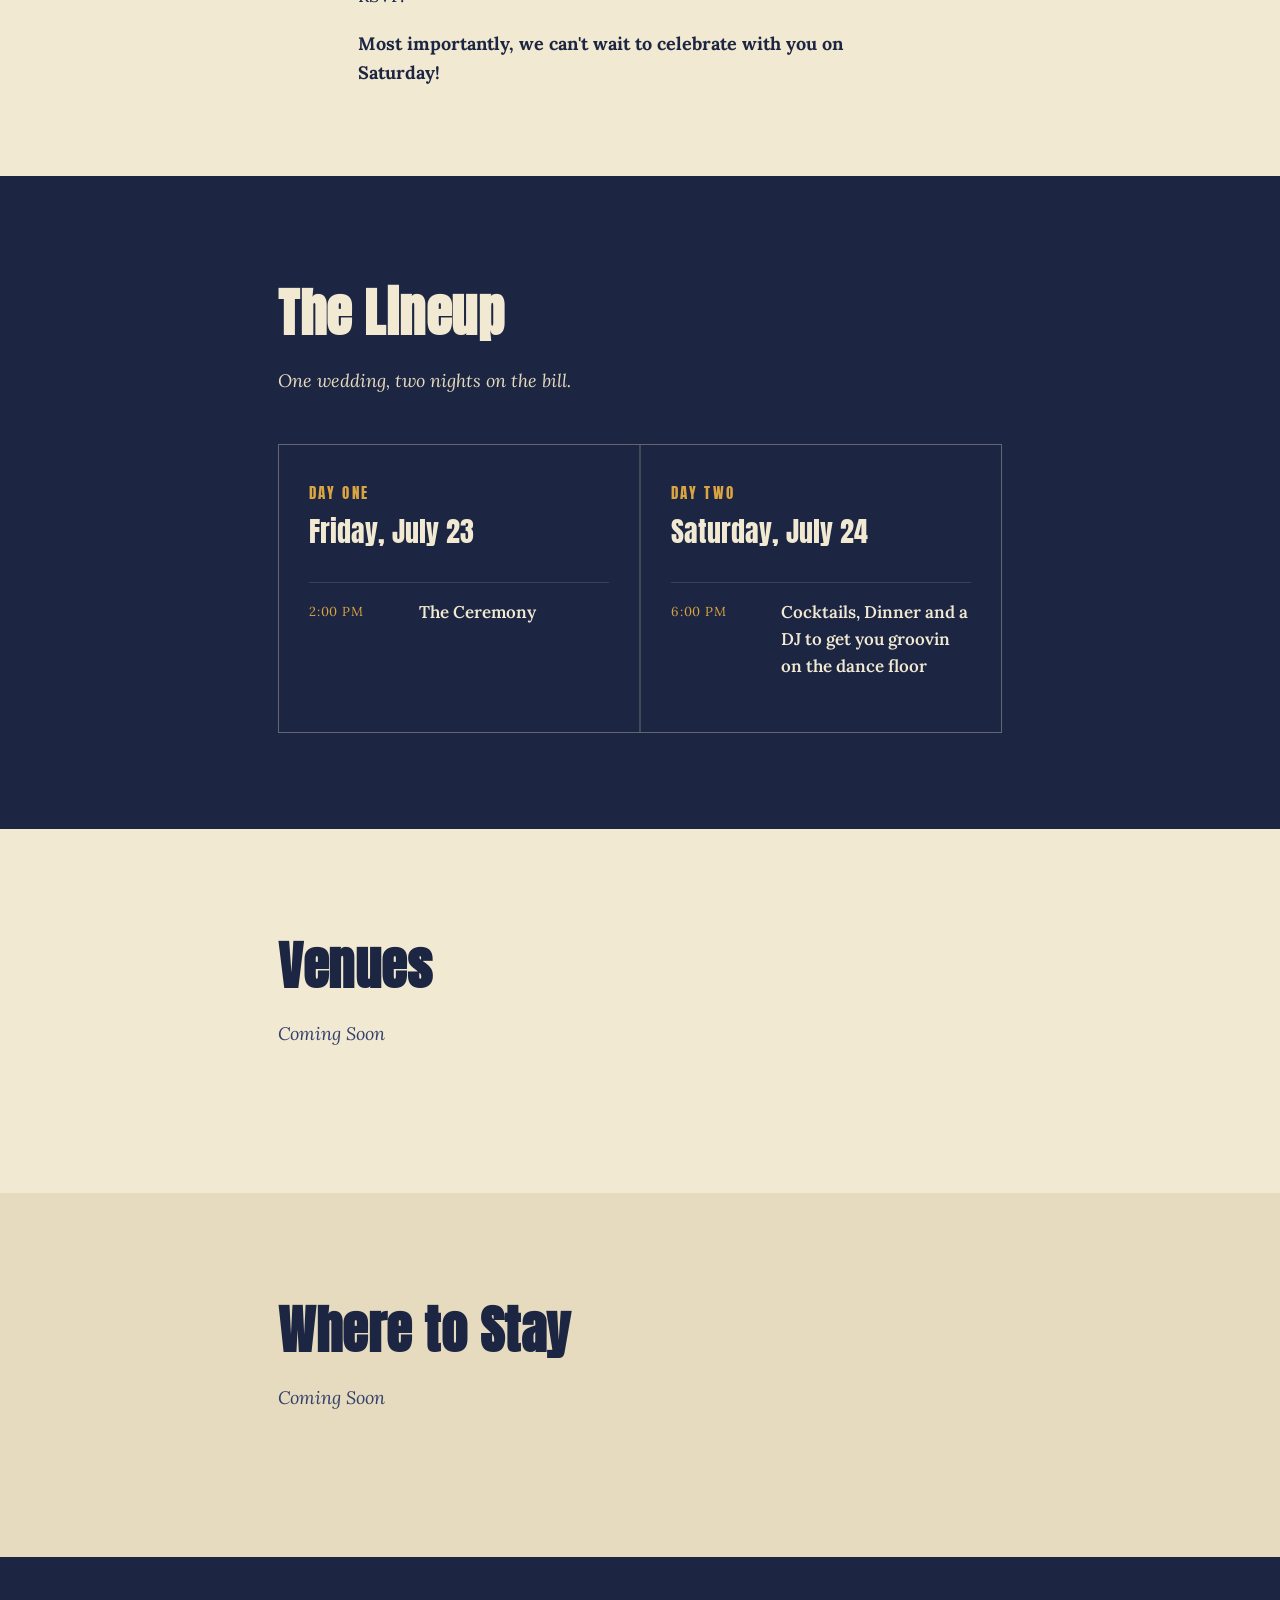
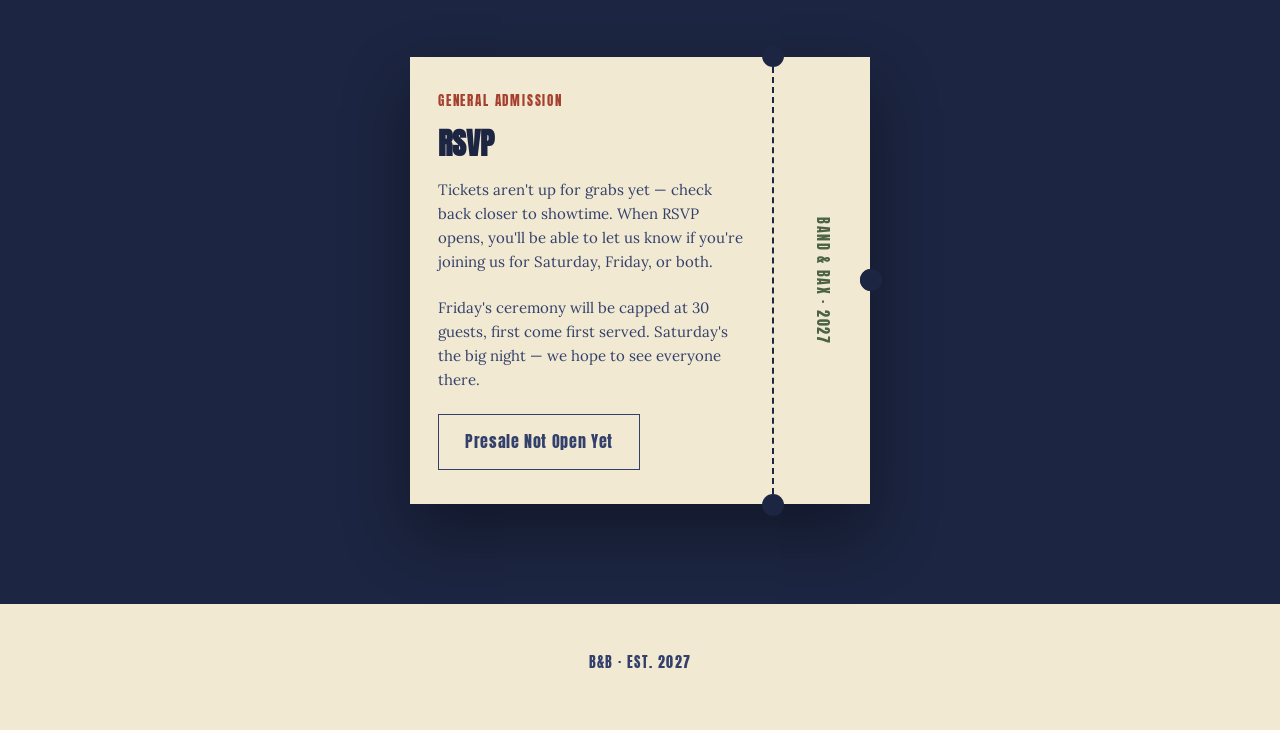
==== commit cc1165d5: "Add files via upload" ====
--- a/index.html
+++ b/index.html
@@ -52,7 +52,6 @@
           <div class="bill-time">2:00 PM</div>
           <div class="bill-what">
             <strong>The Ceremony</strong>
-            <span>DTK Chapel</span>
           </div>
         </div>
       </div>
@@ -65,7 +64,6 @@
           <div class="bill-time">6:00 PM</div>
           <div class="bill-what">
             <strong>Cocktails, Dinner and a DJ to get you groovin on the dance floor</strong>
-            <span>Den 1880</span>
           </div>
         </div>
       </div>
@@ -76,44 +74,14 @@
 <section id="venues">
   <div class="wrap">
     <h2 class="section-head">Venues</h2>
-    <p class="section-sub">Three stops across the weekend.</p>
-
-    <div class="venues-grid">
-      <div class="venue-card">
-        <h3>DTK Chapel</h3>
-        <p>Where we say "I do." Ceremony starts at 2:00 PM on Friday — please plan to arrive a little early.</p>
-      </div>
-      <div class="venue-card">
-        <h3>Den 1880</h3>
-        <p>This is when the party starts! Cocktails start at 6:00 PM on Saturday. Details on timing to follow closer to the date.</p>
-      </div>
-      <div class="venue-card">
-        <h3>The Delta</h3>
-        <p>Our home base for the weekend — where we're getting ready both days, and where a room block is held for guests.</p>
-      </div>
-    </div>
+    <p class="section-sub">Coming Soon</p>
   </div>
 </section>
 
 <section class="stay" id="stay">
   <div class="wrap">
     <h2 class="section-head">Where to Stay</h2>
-    <p class="section-sub">A few options depending on what you're into.</p>
-
-    <ul class="stay-list">
-      <li>
-        <div class="stay-tag">HOTEL</div>
-        <div>A room block is held at <strong>The Delta</strong>, close to Den 1880. Booking details to follow.</div>
-      </li>
-      <li>
-        <div class="stay-tag">AIRBNB</div>
-        <div>Plenty of short-term rentals around Kitchener if you'd rather have your own space.</div>
-      </li>
-      <li>
-        <div class="stay-tag">LOCAL</div>
-        <div>If you're local, obviously just sleep in your own bed — we'll see you there.</div>
-      </li>
-    </ul>
+    <p class="section-sub">Coming Soon</p>
   </div>
 </section>
 
@@ -122,7 +90,7 @@
     <div class="ticket-main">
       <div class="ticket-eyebrow">GENERAL ADMISSION</div>
       <h2 class="ticket-title">RSVP</h2>
-      <p class="ticket-note">Tickets aren't on sale yet — check back closer to showtime. When RSVP opens, you'll be able to let us know if you're joining us for Saturday, Friday, or both.</p>
+      <p class="ticket-note">Tickets aren't up for grabs yet — check back closer to showtime. When RSVP opens, you'll be able to let us know if you're joining us for Saturday, Friday, or both.</p>
       <p class="ticket-note">Friday's ceremony will be capped at 30 guests, first come first served. Saturday's the big night — we hope to see everyone there.</p>
       <span class="ticket-btn ticket-btn-soon">Presale Not Open Yet</span>
     </div>
